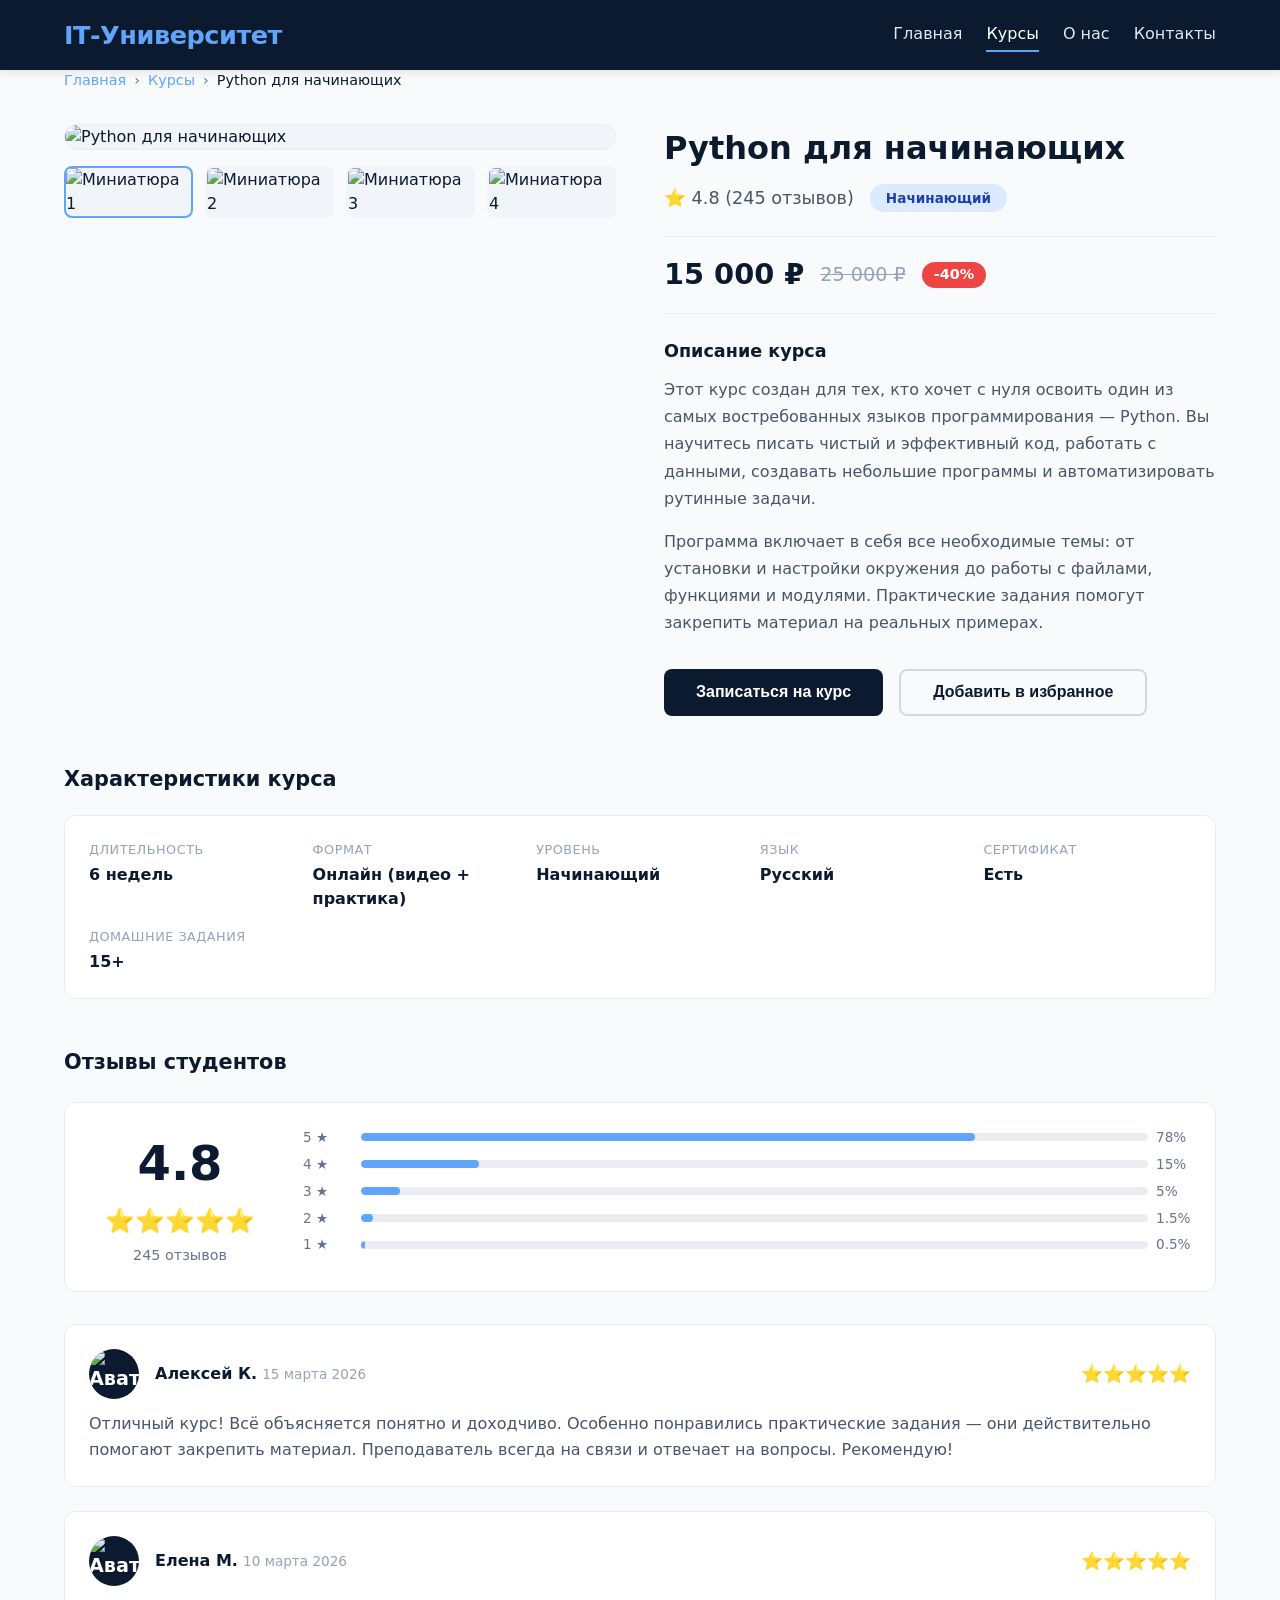
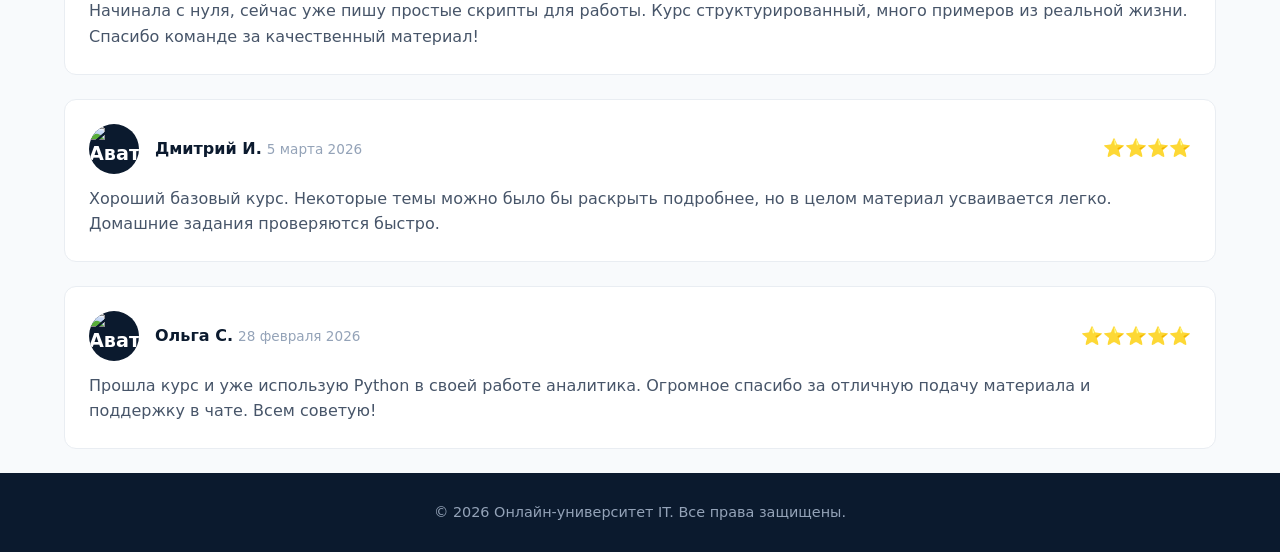
==== course-detail.html @ 96e8ea4f "Add files via upload" ====
<!DOCTYPE html>
<html lang="ru">
<head>
    <meta charset="UTF-8" />
    <meta name="viewport" content="width=device-width, initial-scale=1.0"/>
    <title>Онлайн‑университет IT | Детали курса</title>
    <link rel="stylesheet" href="style.css" />
</head>
<body>
    <header class="header">
        <div class="container header__inner">
            <a href="index.html" class="logo">IT‑Университет</a>
            <nav class="nav">
                <a href="index.html">Главная</a>
                <a href="index.html" class="active">Курсы</a>
                <a href="#">О нас</a>
                <a href="#">Контакты</a>
            </nav>
        </div>
    </header>

    <main class="container">
        <nav class="breadcrumb">
            <a href="index.html">Главная</a>
            <span>›</span>
            <a href="index.html">Курсы</a>
            <span>›</span>
            <span class="current">Python для начинающих</span>
        </nav>

        <section class="course-detail">
            <div class="detail-grid">
                <div class="detail-gallery">
                    <div class="main-image">
                        <img src="Python" alt="Python для начинающих" />
                    </div>
                    <div class="thumbnails">
                        <img src="https://placehold.co/150x100/1e293b/60a5fa?text=Python+1" alt="Миниатюра 1" class="thumbnail active" />
                        <img src="https://placehold.co/150x100/1e293b/60a5fa?text=Python+2" alt="Миниатюра 2" class="thumbnail" />
                        <img src="https://placehold.co/150x100/1e293b/60a5fa?text=Python+3" alt="Миниатюра 3" class="thumbnail" />
                        <img src="https://placehold.co/150x100/1e293b/60a5fa?text=Python+4" alt="Миниатюра 4" class="thumbnail" />
                    </div>
                </div>

                <div class="detail-info">
                    <h1>Python для начинающих</h1>
                    <div class="detail-meta">
                        <span class="rating">⭐ 4.8 (245 отзывов)</span>
                        <span class="level-badge">Начинающий</span>
                    </div>
                    <div class="detail-price">
                        <span class="price">15 000 ₽</span>
                        <span class="old-price">25 000 ₽</span>
                        <span class="discount">-40%</span>
                    </div>
                    <div class="detail-description">
                        <h3>Описание курса</h3>
                        <p>
                            Этот курс создан для тех, кто хочет с нуля освоить один из самых 
                            востребованных языков программирования — Python. Вы научитесь писать 
                            чистый и эффективный код, работать с данными, создавать небольшие 
                            программы и автоматизировать рутинные задачи.
                        </p>
                        <p>
                            Программа включает в себя все необходимые темы: от установки и 
                            настройки окружения до работы с файлами, функциями и модулями. 
                            Практические задания помогут закрепить материал на реальных примерах.
                        </p>
                    </div>
                    <div class="detail-actions">
                        <button class="btn-primary">Записаться на курс</button>
                        <button class="btn-secondary">Добавить в избранное</button>
                    </div>
                </div>
            </div>

            <div class="detail-specs">
                <h3>Характеристики курса</h3>
                <div class="specs-grid">
                    <div class="spec-item">
                        <span class="spec-label">Длительность</span>
                        <span class="spec-value">6 недель</span>
                    </div>
                    <div class="spec-item">
                        <span class="spec-label">Формат</span>
                        <span class="spec-value">Онлайн (видео + практика)</span>
                    </div>
                    <div class="spec-item">
                        <span class="spec-label">Уровень</span>
                        <span class="spec-value">Начинающий</span>
                    </div>
                    <div class="spec-item">
                        <span class="spec-label">Язык</span>
                        <span class="spec-value">Русский</span>
                    </div>
                    <div class="spec-item">
                        <span class="spec-label">Сертификат</span>
                        <span class="spec-value">Есть</span>
                    </div>
                    <div class="spec-item">
                        <span class="spec-label">Домашние задания</span>
                        <span class="spec-value">15+</span>
                    </div>
                </div>
            </div>

            <div class="detail-reviews">
                <h3>Отзывы студентов</h3>
                
                <div class="reviews-summary">
                    <div class="avg-rating">
                        <span class="big-rating">4.8</span>
                        <span class="stars">⭐⭐⭐⭐⭐</span>
                        <span class="total-reviews">245 отзывов</span>
                    </div>
                    <div class="rating-bars">
                        <div class="rating-bar">
                            <span>5 ★</span>
                            <div class="bar-track"><div class="bar-fill" style="width: 78%"></div></div>
                            <span>78%</span>
                        </div>
                        <div class="rating-bar">
                            <span>4 ★</span>
                            <div class="bar-track"><div class="bar-fill" style="width: 15%"></div></div>
                            <span>15%</span>
                        </div>
                        <div class="rating-bar">
                            <span>3 ★</span>
                            <div class="bar-track"><div class="bar-fill" style="width: 5%"></div></div>
                            <span>5%</span>
                        </div>
                        <div class="rating-bar">
                            <span>2 ★</span>
                            <div class="bar-track"><div class="bar-fill" style="width: 1.5%"></div></div>
                            <span>1.5%</span>
                        </div>
                        <div class="rating-bar">
                            <span>1 ★</span>
                            <div class="bar-track"><div class="bar-fill" style="width: 0.5%"></div></div>
                            <span>0.5%</span>
                        </div>
                    </div>
                </div>

                <div class="reviews-list">
                    <div class="review-item">
                        <div class="review-header">
                            <img src="ava2" alt="Аватар" class="avatar" />
                            <div>
                                <span class="review-author">Алексей К.</span>
                                <span class="review-date">15 марта 2026</span>
                            </div>
                            <span class="review-rating">⭐⭐⭐⭐⭐</span>
                        </div>
                        <p class="review-text">
                            Отличный курс! Всё объясняется понятно и доходчиво. 
                            Особенно понравились практические задания — они действительно 
                            помогают закрепить материал. Преподаватель всегда на связи и 
                            отвечает на вопросы. Рекомендую!
                        </p>
                    </div>

                    <div class="review-item">
                        <div class="review-header">
                            <img src="ava1" alt="Аватар" class="avatar" />
                            <div>
                                <span class="review-author">Елена М.</span>
                                <span class="review-date">10 марта 2026</span>
                            </div>
                            <span class="review-rating">⭐⭐⭐⭐⭐</span>
                        </div>
                        <p class="review-text">
                            Начинала с нуля, сейчас уже пишу простые скрипты для работы. 
                            Курс структурированный, много примеров из реальной жизни. 
                            Спасибо команде за качественный материал!
                        </p>
                    </div>

                    <div class="review-item">
                        <div class="review-header">
                            <img src="ava3" alt="Аватар" class="avatar" />
                            <div>
                                <span class="review-author">Дмитрий И.</span>
                                <span class="review-date">5 марта 2026</span>
                            </div>
                            <span class="review-rating">⭐⭐⭐⭐</span>
                        </div>
                        <p class="review-text">
                            Хороший базовый курс. Некоторые темы можно было бы раскрыть 
                            подробнее, но в целом материал усваивается легко. 
                            Домашние задания проверяются быстро.
                        </p>
                    </div>

                    <div class="review-item">
                        <div class="review-header">
                            <img src="ava4" alt="Аватар" class="avatar" />
                            <div>
                                <span class="review-author">Ольга С.</span>
                                <span class="review-date">28 февраля 2026</span>
                            </div>
                            <span class="review-rating">⭐⭐⭐⭐⭐</span>
                        </div>
                        <p class="review-text">
                            Прошла курс и уже использую Python в своей работе аналитика. 
                            Огромное спасибо за отличную подачу материала и 
                            поддержку в чате. Всем советую!
                        </p>
                    </div>
                </div>
            </div>
        </section>
    </main>

    <footer class="footer">
        <div class="container">
            <p>© 2026 Онлайн‑университет IT. Все права защищены.</p>
        </div>
    </footer>
</body>
</html>
---- style.css ----
* {
    margin: 0;
    padding: 0;
    box-sizing: border-box;
}

body {
    font-family: 'Segoe UI', system-ui, sans-serif;
    background-color: #f8fafc;
    color: #0b1a2e;
    line-height: 1.5;
    min-height: 100vh;
    display: flex;
    flex-direction: column;
}

.container {
    max-width: 1200px;
    margin: 0 auto;
    padding: 0 1.5rem;
}

.header {
    background-color: #0b1a2e;
    color: #fff;
    padding: 1rem 0;
    box-shadow: 0 2px 8px rgba(0, 0, 0, 0.1);
}

.header__inner {
    display: flex;
    justify-content: space-between;
    align-items: center;
    flex-wrap: wrap;
    gap: 1rem;
}

.logo {
    font-size: 1.6rem;
    font-weight: 700;
    color: #60a5fa;
    text-decoration: none;
    letter-spacing: -0.5px;
}

.nav {
    display: flex;
    gap: 1.5rem;
}

.nav a {
    color: #e2e8f0;
    text-decoration: none;
    font-weight: 500;
    padding: 0.25rem 0;
    border-bottom: 2px solid transparent;
    transition: border-color 0.2s, color 0.2s;
}

.nav a:hover {
    color: #fff;
    border-bottom-color: #60a5fa;
}

.nav a.active {
    color: #fff;
    border-bottom-color: #60a5fa;
}

main {
    flex: 1;
    padding: 2.5rem 0;
}

.catalog h1 {
    font-size: 2.2rem;
    margin-bottom: 1.8rem;
    font-weight: 600;
}

.catalog__toolbar {
    display: flex;
    flex-wrap: wrap;
    align-items: center;
    justify-content: space-between;
    gap: 1rem 0.5rem;
    margin-bottom: 2rem;
    background: #fff;
    padding: 1rem 1.5rem;
    border-radius: 12px;
    box-shadow: 0 1px 4px rgba(0, 0, 0, 0.06);
}

.search {
    flex: 1 1 240px;
}

.search input {
    width: 100%;
    padding: 0.65rem 1rem;
    border: 1.5px solid #d1d9e6;
    border-radius: 30px;
    font-size: 1rem;
    background-color: #f1f5f9;
    transition: border-color 0.2s, box-shadow 0.2s;
}

.search input:focus {
    outline: none;
    border-color: #60a5fa;
    box-shadow: 0 0 0 4px rgba(96, 165, 250, 0.15);
    background-color: #fff;
}

.sort-buttons {
    display: flex;
    flex-wrap: wrap;
    gap: 0.5rem;
}

.btn-sort {
    background: #eef2f6;
    border: none;
    padding: 0.5rem 1.2rem;
    border-radius: 30px;
    font-weight: 500;
    font-size: 0.9rem;
    color: #1e293b;
    cursor: pointer;
    transition: background 0.2s, color 0.2s, box-shadow 0.2s;
}

.btn-sort:hover {
    background: #d1d9e6;
}

.btn-sort.active {
    background: #0b1a2e;
    color: #fff;
    box-shadow: 0 2px 8px rgba(11, 26, 46, 0.2);
}

.course-list {
    display: grid;
    grid-template-columns: repeat(auto-fill, minmax(300px, 1fr));
    gap: 1.8rem;
    margin-bottom: 2.5rem;
}

.course-card {
    background: #ffffff;
    border-radius: 16px;
    padding: 1.5rem 1.5rem 1.2rem;
    box-shadow: 0 2px 12px rgba(0, 0, 0, 0.04);
    border: 1px solid #e9edf2;
    transition: transform 0.2s, box-shadow 0.2s;
}

.course-card:hover {
    transform: translateY(-4px);
    box-shadow: 0 8px 24px rgba(0, 0, 0, 0.07);
}

.course-card h3 {
    font-size: 1.25rem;
    margin-bottom: 0.5rem;
    color: #0b1a2e;
}

.course-card p {
    color: #475569;
    font-size: 0.95rem;
    margin-bottom: 1rem;
}

.course-meta {
    display: flex;
    flex-wrap: wrap;
    align-items: center;
    gap: 0.75rem 1.2rem;
    font-size: 0.9rem;
    padding-top: 0.75rem;
    border-top: 1px solid #e9edf2;
}

.price {
    font-weight: 700;
    color: #0b1a2e;
}

.rating {
    color: #6b7280;
}

.level {
    background: #eef2f6;
    padding: 0.15rem 0.75rem;
    border-radius: 30px;
    font-size: 0.8rem;
    font-weight: 500;
    color: #1e293b;
}

.pagination {
    display: flex;
    flex-wrap: wrap;
    justify-content: center;
    align-items: center;
    gap: 0.4rem;
    margin-top: 1rem;
}

.page-btn {
    background: #fff;
    border: 1px solid #d1d9e6;
    padding: 0.5rem 1rem;
    border-radius: 8px;
    font-weight: 500;
    font-size: 0.95rem;
    color: #1e293b;
    cursor: pointer;
    transition: background 0.2s, border-color 0.2s;
    min-width: 44px;
}

.page-btn:hover:not(:disabled) {
    background: #f1f5f9;
    border-color: #b0c0d4;
}

.page-btn.active {
    background: #0b1a2e;
    border-color: #0b1a2e;
    color: #fff;
}

.page-btn:disabled {
    opacity: 0.4;
    cursor: not-allowed;
}

.footer {
    background-color: #0b1a2e;
    color: #94a3b8;
    padding: 1.8rem 0;
    margin-top: 1.5rem;
    text-align: center;
    font-size: 0.9rem;
}

@media (max-width: 640px) {
    .catalog__toolbar {
        flex-direction: column;
        align-items: stretch;
    }

    .sort-buttons {
        justify-content: center;
    }

    .course-list {
        grid-template-columns: 1fr;
    }

    .pagination {
        gap: 0.25rem;
    }

    .page-btn {
        padding: 0.4rem 0.7rem;
        font-size: 0.85rem;
        min-width: 36px;
    }
}

.breadcrumb {
    display: flex;
    align-items: center;
    gap: 0.5rem;
    font-size: 0.9rem;
    color: #64748b;
    margin-bottom: 2rem;
    flex-wrap: wrap;
}

.breadcrumb a {
    color: #60a5fa;
    text-decoration: none;
    transition: color 0.2s;
}

.breadcrumb a:hover {
    color: #3b82f6;
    text-decoration: underline;
}

.breadcrumb .current {
    color: #0b1a2e;
    font-weight: 500;
}

.detail-grid {
    display: grid;
    grid-template-columns: 1fr 1fr;
    gap: 3rem;
    margin-bottom: 3rem;
}

@media (max-width: 768px) {
    .detail-grid {
        grid-template-columns: 1fr;
        gap: 2rem;
    }
}

.detail-gallery {
    display: flex;
    flex-direction: column;
    gap: 1rem;
}

.main-image {
    border-radius: 16px;
    overflow: hidden;
    background: #f1f5f9;
    border: 1px solid #e9edf2;
}

.main-image img {
    width: 100%;
    height: auto;
    display: block;
    object-fit: cover;
}

.thumbnails {
    display: grid;
    grid-template-columns: repeat(4, 1fr);
    gap: 0.75rem;
}

.thumbnail {
    border-radius: 8px;
    overflow: hidden;
    cursor: pointer;
    border: 2px solid transparent;
    transition: border-color 0.2s, transform 0.2s;
    background: #f1f5f9;
}

.thumbnail:hover {
    transform: scale(1.03);
}

.thumbnail.active {
    border-color: #60a5fa;
}

.thumbnail img {
    width: 100%;
    height: auto;
    display: block;
    object-fit: cover;
}

.detail-info h1 {
    font-size: 2rem;
    margin-bottom: 0.75rem;
    font-weight: 700;
    color: #0b1a2e;
}

.detail-meta {
    display: flex;
    flex-wrap: wrap;
    align-items: center;
    gap: 1rem;
    margin-bottom: 1.5rem;
}

.detail-meta .rating {
    font-size: 1.1rem;
    color: #475569;
}

.level-badge {
    background: #dbeafe;
    color: #1e40af;
    padding: 0.25rem 1rem;
    border-radius: 30px;
    font-size: 0.85rem;
    font-weight: 600;
}

.detail-price {
    display: flex;
    align-items: center;
    gap: 1rem;
    margin-bottom: 1.5rem;
    padding: 1rem 0;
    border-top: 1px solid #e9edf2;
    border-bottom: 1px solid #e9edf2;
}

.detail-price .price {
    font-size: 1.8rem;
    font-weight: 700;
    color: #0b1a2e;
}

.detail-price .old-price {
    font-size: 1.2rem;
    color: #94a3b8;
    text-decoration: line-through;
}

.detail-price .discount {
    background: #ef4444;
    color: #fff;
    padding: 0.15rem 0.75rem;
    border-radius: 30px;
    font-size: 0.9rem;
    font-weight: 700;
}

.detail-description {
    margin-bottom: 2rem;
}

.detail-description h3 {
    font-size: 1.1rem;
    margin-bottom: 0.75rem;
    color: #0b1a2e;
}

.detail-description p {
    color: #475569;
    line-height: 1.7;
    margin-bottom: 1rem;
}

.detail-actions {
    display: flex;
    flex-wrap: wrap;
    gap: 1rem;
}

.btn-primary {
    background: #0b1a2e;
    color: #fff;
    border: none;
    padding: 0.8rem 2rem;
    border-radius: 8px;
    font-weight: 600;
    font-size: 1rem;
    cursor: pointer;
    transition: background 0.2s, transform 0.1s;
}

.btn-primary:hover {
    background: #1a2f4a;
}

.btn-primary:active {
    transform: scale(0.97);
}

.btn-secondary {
    background: transparent;
    color: #0b1a2e;
    border: 2px solid #d1d9e6;
    padding: 0.8rem 2rem;
    border-radius: 8px;
    font-weight: 600;
    font-size: 1rem;
    cursor: pointer;
    transition: background 0.2s, border-color 0.2s;
}

.btn-secondary:hover {
    background: #f1f5f9;
    border-color: #b0c0d4;
}

/* Характеристики */
.detail-specs {
    margin-bottom: 3rem;
}

.detail-specs h3 {
    font-size: 1.3rem;
    margin-bottom: 1.2rem;
    color: #0b1a2e;
}

.specs-grid {
    display: grid;
    grid-template-columns: repeat(auto-fill, minmax(200px, 1fr));
    gap: 1rem;
    background: #fff;
    padding: 1.5rem;
    border-radius: 12px;
    border: 1px solid #e9edf2;
}

.spec-item {
    display: flex;
    flex-direction: column;
    gap: 0.25rem;
}

.spec-label {
    font-size: 0.8rem;
    color: #94a3b8;
    text-transform: uppercase;
    letter-spacing: 0.5px;
}

.spec-value {
    font-weight: 600;
    color: #0b1a2e;
}

.detail-reviews {
    margin-top: 1rem;
}

.detail-reviews h3 {
    font-size: 1.3rem;
    margin-bottom: 1.5rem;
    color: #0b1a2e;
}

.reviews-summary {
    display: grid;
    grid-template-columns: auto 1fr;
    gap: 2rem;
    background: #fff;
    padding: 1.5rem;
    border-radius: 12px;
    border: 1px solid #e9edf2;
    margin-bottom: 2rem;
    align-items: start;
}

@media (max-width: 600px) {
    .reviews-summary {
        grid-template-columns: 1fr;
        gap: 1rem;
    }
}

.avg-rating {
    text-align: center;
    padding: 0 1rem;
}

.big-rating {
    font-size: 3rem;
    font-weight: 700;
    color: #0b1a2e;
    display: block;
}

.stars {
    font-size: 1.5rem;
    display: block;
    margin: 0.25rem 0;
}

.total-reviews {
    color: #64748b;
    font-size: 0.9rem;
}

.rating-bars {
    flex: 1;
    min-width: 150px;
}

.rating-bar {
    display: flex;
    align-items: center;
    gap: 0.5rem;
    margin-bottom: 0.4rem;
    font-size: 0.85rem;
}

.rating-bar span:first-child {
    min-width: 50px;
    color: #64748b;
}

.bar-track {
    flex: 1;
    height: 8px;
    background: #e9edf2;
    border-radius: 10px;
    overflow: hidden;
}

.bar-fill {
    height: 100%;
    background: #60a5fa;
    border-radius: 10px;
    transition: width 0.3s;
}

.rating-bar span:last-child {
    min-width: 35px;
    color: #64748b;
    font-weight: 500;
}

.reviews-list {
    display: flex;
    flex-direction: column;
    gap: 1.5rem;
}

.review-item {
    background: #fff;
    padding: 1.5rem;
    border-radius: 12px;
    border: 1px solid #e9edf2;
    transition: box-shadow 0.2s;
}

.review-item:hover {
    box-shadow: 0 2px 8px rgba(0, 0, 0, 0.05);
}

.review-header {
    display: flex;
    align-items: center;
    gap: 1rem;
    margin-bottom: 0.75rem;
    flex-wrap: wrap;
}

.avatar {
    width: 50px;
    height: 50px;
    border-radius: 50%;
    background: #0b1a2e;
    color: #fff;
    display: flex;
    align-items: center;
    justify-content: center;
    font-weight: 700;
    font-size: 1.2rem;
    flex-shrink: 0;
}

.review-author {
    font-weight: 600;
    color: #0b1a2e;
}

.review-date {
    font-size: 0.85rem;
    color: #94a3b8;
}

.review-rating {
    margin-left: auto;
    font-size: 1.1rem;
}

.review-text {
    color: #475569;
    line-height: 1.6;
    margin: 0;
}
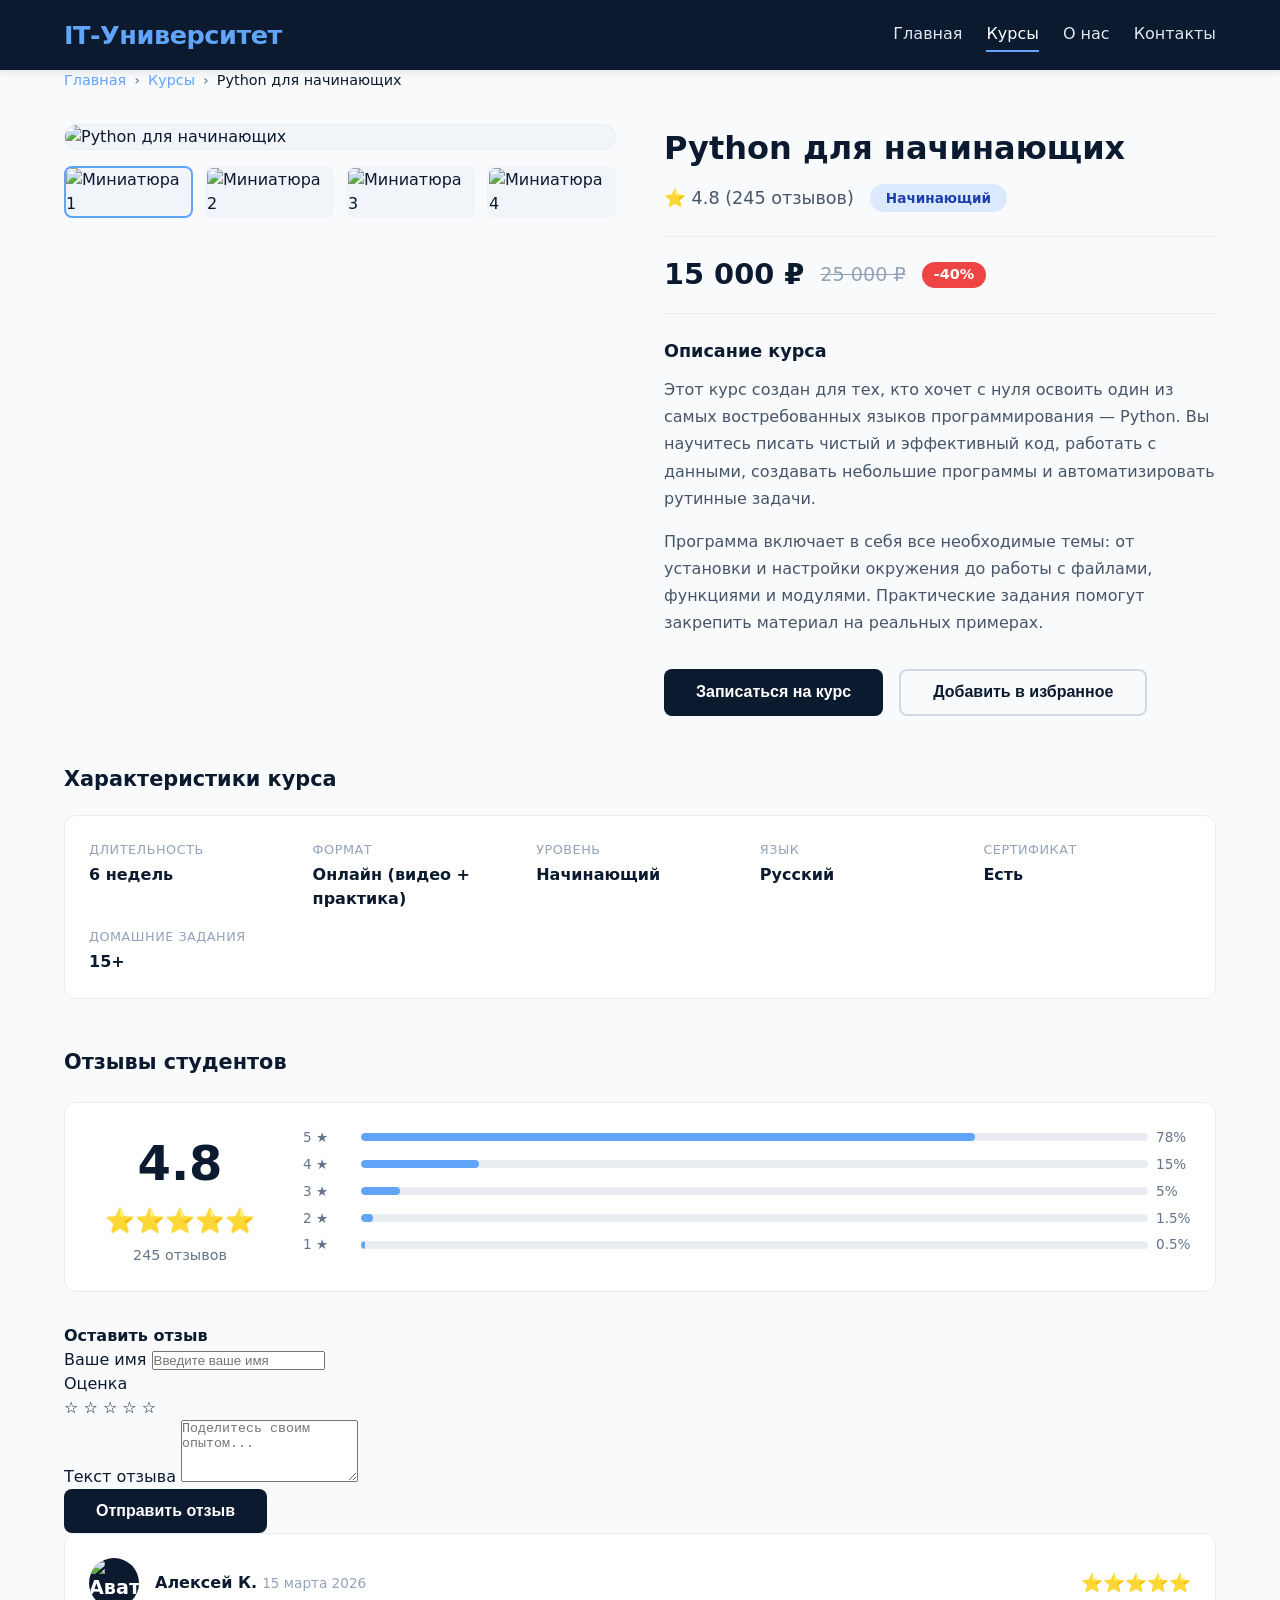
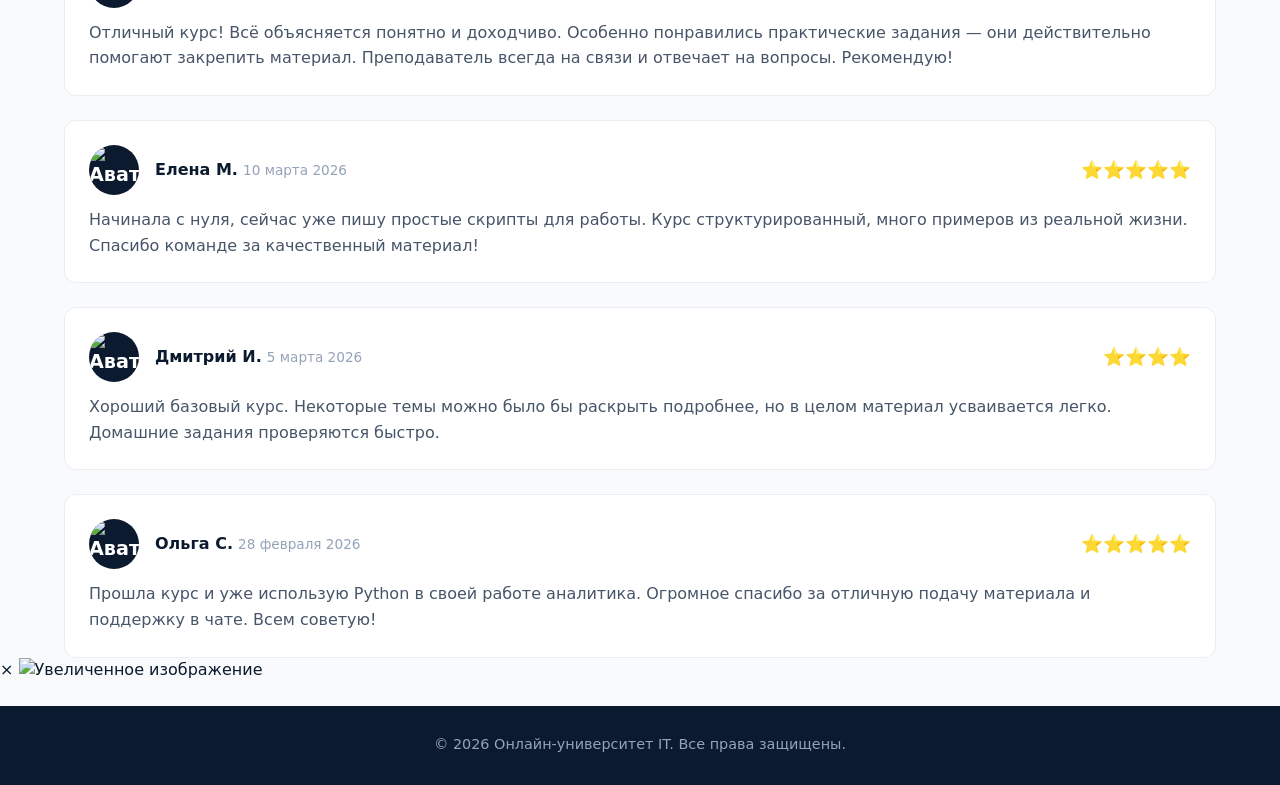
==== commit 368a0940: "Update course-detail.html" ====
--- a/course-detail.html
+++ b/course-detail.html
@@ -31,21 +31,21 @@
         <section class="course-detail">
             <div class="detail-grid">
                 <div class="detail-gallery">
-                    <div class="main-image">
-                        <img src="Python" alt="Python для начинающих" />
-                    </div>
-                    <div class="thumbnails">
-                        <img src="https://placehold.co/150x100/1e293b/60a5fa?text=Python+1" alt="Миниатюра 1" class="thumbnail active" />
-                        <img src="https://placehold.co/150x100/1e293b/60a5fa?text=Python+2" alt="Миниатюра 2" class="thumbnail" />
-                        <img src="https://placehold.co/150x100/1e293b/60a5fa?text=Python+3" alt="Миниатюра 3" class="thumbnail" />
-                        <img src="https://placehold.co/150x100/1e293b/60a5fa?text=Python+4" alt="Миниатюра 4" class="thumbnail" />
+                    <div class="main-image" id="mainImage">
+                        <img id="mainImageSrc" src="ava/Python.png" alt="Python для начинающих" />
+                    </div>
+                    <div class="thumbnails" id="thumbnails">
+                        <img src="ava/p1.jpeg" alt="Миниатюра 1" class="thumbnail active" data-full="https://placehold.co/800x500/0b1a2e/60a5fa?text=Python+%D0%BA%D1%83%D1%80%D1%81" />
+                        <img src="ava/p2.jpg" alt="Миниатюра 2" class="thumbnail" data-full="https://placehold.co/800x500/1a2f4a/60a5fa?text=Python+%D0%BF%D1%80%D0%B0%D0%BA%D1%82%D0%B8%D0%BA%D0%B0" />
+                        <img src="ava/p3.jpg" alt="Миниатюра 3" class="thumbnail" data-full="https://placehold.co/800x500/243b53/60a5fa?text=Python+%D0%BF%D1%80%D0%BE%D0%B5%D0%BA%D1%82%D1%8B" />
+                        <img src="ava/p4.png" alt="Миниатюра 4" class="thumbnail" data-full="https://placehold.co/800x500/2e4a66/60a5fa?text=Python+%D1%81%D0%B5%D1%80%D1%82%D0%B8%D1%84%D0%B8%D0%BA%D0%B0%D1%82" />
                     </div>
                 </div>
 
                 <div class="detail-info">
                     <h1>Python для начинающих</h1>
                     <div class="detail-meta">
-                        <span class="rating">⭐ 4.8 (245 отзывов)</span>
+                        <span class="rating">⭐ 4.8 (<span id="reviewsCount">245</span> отзывов)</span>
                         <span class="level-badge">Начинающий</span>
                     </div>
                     <div class="detail-price">
@@ -111,7 +111,7 @@
                     <div class="avg-rating">
                         <span class="big-rating">4.8</span>
                         <span class="stars">⭐⭐⭐⭐⭐</span>
-                        <span class="total-reviews">245 отзывов</span>
+                        <span class="total-reviews" id="totalReviews">245 отзывов</span>
                     </div>
                     <div class="rating-bars">
                         <div class="rating-bar">
@@ -142,10 +142,36 @@
                     </div>
                 </div>
 
-                <div class="reviews-list">
-                    <div class="review-item">
-                        <div class="review-header">
-                            <img src="ava2" alt="Аватар" class="avatar" />
+                <div class="review-form">
+                    <h4>Оставить отзыв</h4>
+                    <form id="reviewForm">
+                        <div class="form-group">
+                            <label for="reviewAuthor">Ваше имя</label>
+                            <input type="text" id="reviewAuthor" placeholder="Введите ваше имя" required />
+                        </div>
+                        <div class="form-group">
+                            <label for="reviewRating">Оценка</label>
+                            <div class="star-rating" id="starRating">
+                                <span class="star" data-value="1">☆</span>
+                                <span class="star" data-value="2">☆</span>
+                                <span class="star" data-value="3">☆</span>
+                                <span class="star" data-value="4">☆</span>
+                                <span class="star" data-value="5">☆</span>
+                            </div>
+                            <input type="hidden" id="reviewRatingValue" value="5" />
+                        </div>
+                        <div class="form-group">
+                            <label for="reviewText">Текст отзыва</label>
+                            <textarea id="reviewText" rows="4" placeholder="Поделитесь своим опытом..." required></textarea>
+                        </div>
+                        <button type="submit" class="btn-primary">Отправить отзыв</button>
+                    </form>
+                </div>
+
+                <div class="reviews-list" id="reviewsList">
+                    <div class="review-item" data-review-id="1">
+                        <div class="review-header">
+                            <img src="ava/ava2.jpg" alt="Аватар" class="avatar" />
                             <div>
                                 <span class="review-author">Алексей К.</span>
                                 <span class="review-date">15 марта 2026</span>
@@ -160,9 +186,9 @@
                         </p>
                     </div>
 
-                    <div class="review-item">
-                        <div class="review-header">
-                            <img src="ava1" alt="Аватар" class="avatar" />
+                    <div class="review-item" data-review-id="2">
+                        <div class="review-header">
+                            <img src="ava/ava1.jpg" alt="Аватар" class="avatar" />
                             <div>
                                 <span class="review-author">Елена М.</span>
                                 <span class="review-date">10 марта 2026</span>
@@ -176,9 +202,9 @@
                         </p>
                     </div>
 
-                    <div class="review-item">
-                        <div class="review-header">
-                            <img src="ava3" alt="Аватар" class="avatar" />
+                    <div class="review-item" data-review-id="3">
+                        <div class="review-header">
+                            <img src="ava/ava3.jpg" alt="Аватар" class="avatar" />
                             <div>
                                 <span class="review-author">Дмитрий И.</span>
                                 <span class="review-date">5 марта 2026</span>
@@ -192,9 +218,9 @@
                         </p>
                     </div>
 
-                    <div class="review-item">
-                        <div class="review-header">
-                            <img src="ava4" alt="Аватар" class="avatar" />
+                    <div class="review-item" data-review-id="4">
+                        <div class="review-header">
+                            <img src="ava/ava4.jpg" alt="Аватар" class="avatar" />
                             <div>
                                 <span class="review-author">Ольга С.</span>
                                 <span class="review-date">28 февраля 2026</span>
@@ -211,11 +237,18 @@
             </div>
         </section>
     </main>
+
+    <div class="modal" id="imageModal">
+        <span class="modal-close" id="modalClose">&times;</span>
+        <img class="modal-content" id="modalImage" src="" alt="Увеличенное изображение" />
+    </div>
 
     <footer class="footer">
         <div class="container">
             <p>© 2026 Онлайн‑университет IT. Все права защищены.</p>
         </div>
     </footer>
+
+    <script src="course-detail.js"></script>
 </body>
-</html>+</html>
--- a/style.css
+++ b/style.css
@@ -672,3 +672,18 @@
     line-height: 1.6;
     margin: 0;
 }
+
+.results-counter {
+    text-align: center;
+    margin-top: 1.5rem;
+    padding: 0.75rem;
+    background: #f1f5f9;
+    border-radius: 8px;
+    color: #475569;
+    font-size: 0.95rem;
+}
+
+.results-counter span {
+    font-weight: 600;
+    color: #0b1a2e;
+}
